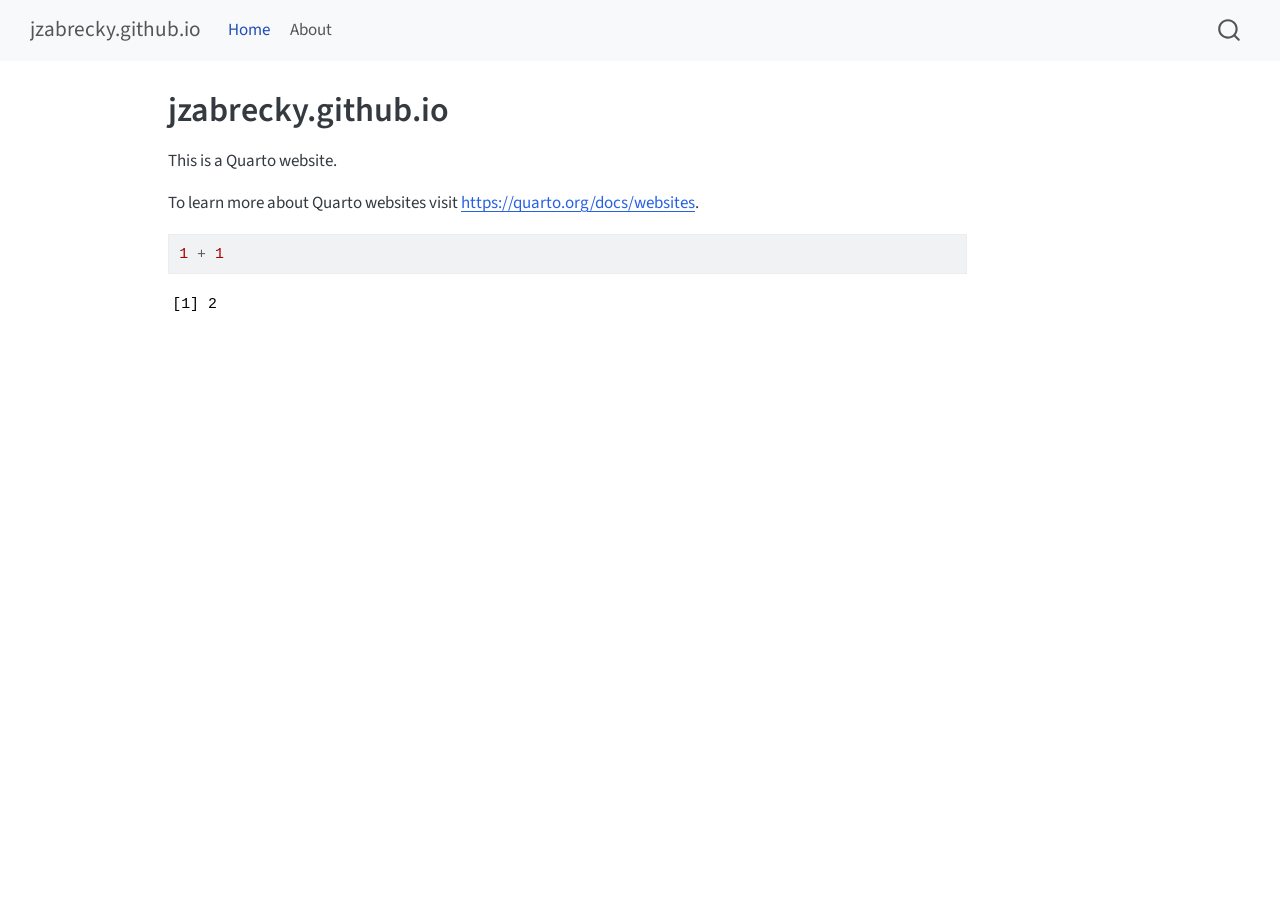
==== docs/index.html @ 0b3bbfe6 "test commit" ====
<!DOCTYPE html>
<html xmlns="http://www.w3.org/1999/xhtml" lang="en" xml:lang="en"><head>

<meta charset="utf-8">
<meta name="generator" content="quarto-1.9.37">

<meta name="viewport" content="width=device-width, initial-scale=1.0, user-scalable=yes">


<title>jzabrecky.github.io</title>
<style>
/* Default styles provided by pandoc.
** See https://pandoc.org/MANUAL.html#variables-for-html for config info.
*/
code{white-space: pre-wrap;}
span.smallcaps{font-variant: small-caps;}
div.columns{display: flex; gap: min(4vw, 1.5em);}
div.column{flex: auto; overflow-x: auto;}
div.hanging-indent{margin-left: 1.5em; text-indent: -1.5em;}
ul.task-list{list-style: none;}
ul.task-list li input[type="checkbox"] {
  width: 0.8em;
  margin: 0 0.8em 0.2em -1em; /* quarto-specific, see https://github.com/quarto-dev/quarto-cli/issues/4556 */ 
  vertical-align: middle;
}
/* CSS for syntax highlighting */
html { -webkit-text-size-adjust: 100%; }
pre > code.sourceCode { white-space: pre; position: relative; }
pre > code.sourceCode > span { display: inline-block; line-height: 1.25; }
pre > code.sourceCode > span:empty { height: 1.2em; }
.sourceCode { overflow: visible; }
code.sourceCode > span { color: inherit; text-decoration: inherit; }
div.sourceCode { margin: 1em 0; }
pre.sourceCode { margin: 0; }
@media screen {
div.sourceCode { overflow: auto; }
}
@media print {
pre > code.sourceCode { white-space: pre-wrap; }
pre > code.sourceCode > span { text-indent: -5em; padding-left: 5em; }
}
pre.numberSource code
  { counter-reset: source-line 0; }
pre.numberSource code > span
  { position: relative; left: -4em; counter-increment: source-line; }
pre.numberSource code > span > a:first-child::before
  { content: counter(source-line);
    position: relative; left: -1em; text-align: right; vertical-align: baseline;
    border: none; display: inline-block;
    -webkit-touch-callout: none; -webkit-user-select: none;
    -khtml-user-select: none; -moz-user-select: none;
    -ms-user-select: none; user-select: none;
    padding: 0 4px; width: 4em;
  }
pre.numberSource { margin-left: 3em;  padding-left: 4px; }
div.sourceCode
  {   }
@media screen {
pre > code.sourceCode > span > a:first-child::before { text-decoration: underline; }
}
</style>


<script src="site_libs/quarto-nav/quarto-nav.js"></script>
<script src="site_libs/quarto-nav/headroom.min.js"></script>
<script src="site_libs/clipboard/clipboard.min.js"></script>
<script src="site_libs/quarto-search/autocomplete.umd.js"></script>
<script src="site_libs/quarto-search/fuse.min.js"></script>
<script src="site_libs/quarto-search/quarto-search.js"></script>
<meta name="quarto:offset" content="./">
<script src="site_libs/quarto-html/quarto.js" type="module"></script>
<script src="site_libs/quarto-html/tabsets/tabsets.js" type="module"></script>
<script src="site_libs/quarto-html/popper.min.js"></script>
<script src="site_libs/quarto-html/tippy.umd.min.js"></script>
<script src="site_libs/quarto-html/anchor.min.js"></script>
<link href="site_libs/quarto-html/tippy.css" rel="stylesheet">
<link href="site_libs/quarto-html/quarto-syntax-highlighting-7f8f88aac4f3542376d5c11b86a4c14d.css" rel="stylesheet" id="quarto-text-highlighting-styles">
<script src="site_libs/bootstrap/bootstrap.min.js"></script>
<link href="site_libs/bootstrap/bootstrap-icons.css" rel="stylesheet">
<link href="site_libs/bootstrap/bootstrap-a0f9fd0d421825b736dc1bbcbcba2219.min.css" rel="stylesheet" append-hash="true" id="quarto-bootstrap" data-mode="light">
<script id="quarto-search-options" type="application/json">{
  "location": "navbar",
  "copy-button": false,
  "collapse-after": 3,
  "panel-placement": "end",
  "type": "overlay",
  "limit": 50,
  "keyboard-shortcut": [
    "f",
    "/",
    "s"
  ],
  "show-item-context": false,
  "language": {
    "search-no-results-text": "No results",
    "search-matching-documents-text": "matching documents",
    "search-copy-link-title": "Copy link to search",
    "search-hide-matches-text": "Hide additional matches",
    "search-more-match-text": "more match in this document",
    "search-more-matches-text": "more matches in this document",
    "search-clear-button-title": "Clear",
    "search-text-placeholder": "",
    "search-detached-cancel-button-title": "Cancel",
    "search-submit-button-title": "Submit",
    "search-label": "Search"
  }
}</script>


<link rel="stylesheet" href="styles.css">
</head>

<body class="nav-fixed quarto-light">

<div id="quarto-search-results"></div>
  <header id="quarto-header" class="headroom fixed-top">
    <nav class="navbar navbar-expand-lg " data-bs-theme="dark">
      <div class="navbar-container container-fluid">
      <div class="navbar-brand-container mx-auto">
    <a class="navbar-brand" href="./index.html">
    <span class="navbar-title">jzabrecky.github.io</span>
    </a>
  </div>
            <div id="quarto-search" class="" title="Search"></div>
          <button class="navbar-toggler" type="button" data-bs-toggle="collapse" data-bs-target="#navbarCollapse" aria-controls="navbarCollapse" role="menu" aria-expanded="false" aria-label="Toggle navigation" onclick="if (window.quartoToggleHeadroom) { window.quartoToggleHeadroom(); }">
  <span class="navbar-toggler-icon"></span>
</button>
          <div class="collapse navbar-collapse" id="navbarCollapse">
            <ul class="navbar-nav navbar-nav-scroll me-auto">
  <li class="nav-item">
    <a class="nav-link active" href="./index.html" aria-current="page"> 
<span class="menu-text">Home</span></a>
  </li>  
  <li class="nav-item">
    <a class="nav-link" href="./about.html"> 
<span class="menu-text">About</span></a>
  </li>  
</ul>
          </div> <!-- /navcollapse -->
            <div class="quarto-navbar-tools">
</div>
      </div> <!-- /container-fluid -->
    </nav>
</header>
<!-- content -->
<div id="quarto-content" class="quarto-container page-columns page-rows-contents page-layout-article page-navbar">
<!-- sidebar -->
<!-- margin-sidebar -->
    <div id="quarto-margin-sidebar" class="sidebar margin-sidebar zindex-bottom">
        
    </div>
<!-- main -->
<main class="content" id="quarto-document-content">

<header id="title-block-header" class="quarto-title-block default">
<div class="quarto-title">
<h1 class="title">jzabrecky.github.io</h1>
</div>



<div class="quarto-title-meta">

    
  
    
  </div>
  


</header>


<p>This is a Quarto website.</p>
<p>To learn more about Quarto websites visit <a href="https://quarto.org/docs/websites" class="uri">https://quarto.org/docs/websites</a>.</p>
<div class="cell">
<div class="code-copy-outer-scaffold"><div class="sourceCode cell-code" id="cb1"><pre class="sourceCode r code-with-copy"><code class="sourceCode r"><span id="cb1-1"><a href="#cb1-1" aria-hidden="true" tabindex="-1"></a><span class="dv">1</span> <span class="sc">+</span> <span class="dv">1</span></span></code></pre></div><button title="Copy to Clipboard" class="code-copy-button"><i class="bi"></i></button></div>
<div class="cell-output cell-output-stdout">
<pre><code>[1] 2</code></pre>
</div>
</div>



</main> <!-- /main -->
<script id="quarto-html-after-body" type="application/javascript">
  window.document.addEventListener("DOMContentLoaded", function (event) {
    const icon = "";
    const anchorJS = new window.AnchorJS();
    anchorJS.options = {
      placement: 'right',
      icon: icon
    };
    anchorJS.add('.anchored');
    const isCodeAnnotation = (el) => {
      for (const clz of el.classList) {
        if (clz.startsWith('code-annotation-')) {                     
          return true;
        }
      }
      return false;
    }
    const onCopySuccess = function(e) {
      // button target
      const button = e.trigger;
      // don't keep focus
      button.blur();
      // flash "checked"
      button.classList.add('code-copy-button-checked');
      var currentTitle = button.getAttribute("title");
      button.setAttribute("title", "Copied!");
      let tooltip;
      if (window.bootstrap) {
        button.setAttribute("data-bs-toggle", "tooltip");
        button.setAttribute("data-bs-placement", "left");
        button.setAttribute("data-bs-title", "Copied!");
        tooltip = new bootstrap.Tooltip(button, 
          { trigger: "manual", 
            customClass: "code-copy-button-tooltip",
            offset: [0, -8]});
        tooltip.show();    
      }
      setTimeout(function() {
        if (tooltip) {
          tooltip.hide();
          button.removeAttribute("data-bs-title");
          button.removeAttribute("data-bs-toggle");
          button.removeAttribute("data-bs-placement");
        }
        button.setAttribute("title", currentTitle);
        button.classList.remove('code-copy-button-checked');
      }, 1000);
      // clear code selection
      e.clearSelection();
    }
    const getTextToCopy = function(trigger) {
      const outerScaffold = trigger.parentElement.cloneNode(true);
      const codeEl = outerScaffold.querySelector('code');
      for (const childEl of codeEl.children) {
        if (isCodeAnnotation(childEl)) {
          childEl.remove();
        }
      }
      return codeEl.innerText;
    }
    const clipboard = new window.ClipboardJS('.code-copy-button:not([data-in-quarto-modal])', {
      text: getTextToCopy
    });
    clipboard.on('success', onCopySuccess);
    if (window.document.getElementById('quarto-embedded-source-code-modal')) {
      const clipboardModal = new window.ClipboardJS('.code-copy-button[data-in-quarto-modal]', {
        text: getTextToCopy,
        container: window.document.getElementById('quarto-embedded-source-code-modal')
      });
      clipboardModal.on('success', onCopySuccess);
    }
      var localhostRegex = new RegExp(/^(?:http|https):\/\/localhost\:?[0-9]*\//);
      var mailtoRegex = new RegExp(/^mailto:/);
        var filterRegex = new RegExp('/' + window.location.host + '/');
      var isInternal = (href) => {
          return filterRegex.test(href) || localhostRegex.test(href) || mailtoRegex.test(href);
      }
      // Inspect non-navigation links and adorn them if external
     var links = window.document.querySelectorAll('a[href]:not(.nav-link):not(.navbar-brand):not(.toc-action):not(.sidebar-link):not(.sidebar-item-toggle):not(.pagination-link):not(.no-external):not([aria-hidden]):not(.dropdown-item):not(.quarto-navigation-tool):not(.about-link)');
      for (var i=0; i<links.length; i++) {
        const link = links[i];
        if (!isInternal(link.href)) {
          // undo the damage that might have been done by quarto-nav.js in the case of
          // links that we want to consider external
          if (link.dataset.originalHref !== undefined) {
            link.href = link.dataset.originalHref;
          }
        }
      }
    function tippyHover(el, contentFn, onTriggerFn, onUntriggerFn) {
      const config = {
        allowHTML: true,
        maxWidth: 500,
        delay: 100,
        arrow: false,
        appendTo: function(el) {
            return el.parentElement;
        },
        interactive: true,
        interactiveBorder: 10,
        theme: 'quarto',
        placement: 'bottom-start',
      };
      if (contentFn) {
        config.content = contentFn;
      }
      if (onTriggerFn) {
        config.onTrigger = onTriggerFn;
      }
      if (onUntriggerFn) {
        config.onUntrigger = onUntriggerFn;
      }
      window.tippy(el, config); 
    }
    const noterefs = window.document.querySelectorAll('a[role="doc-noteref"]');
    for (var i=0; i<noterefs.length; i++) {
      const ref = noterefs[i];
      tippyHover(ref, function() {
        // use id or data attribute instead here
        let href = ref.getAttribute('data-footnote-href') || ref.getAttribute('href');
        try { href = new URL(href).hash; } catch {}
        const id = href.replace(/^#\/?/, "");
        const note = window.document.getElementById(id);
        if (note) {
          return note.innerHTML;
        } else {
          return "";
        }
      });
    }
    const xrefs = window.document.querySelectorAll('a.quarto-xref');
    const processXRef = (id, note) => {
      // Strip column container classes
      const stripColumnClz = (el) => {
        el.classList.remove("page-full", "page-columns");
        if (el.children) {
          for (const child of el.children) {
            stripColumnClz(child);
          }
        }
      }
      stripColumnClz(note)
      if (id === null || id.startsWith('sec-')) {
        // Special case sections, only their first couple elements
        const container = document.createElement("div");
        if (note.children && note.children.length > 2) {
          container.appendChild(note.children[0].cloneNode(true));
          for (let i = 1; i < note.children.length; i++) {
            const child = note.children[i];
            if (child.tagName === "P" && child.innerText === "") {
              continue;
            } else {
              container.appendChild(child.cloneNode(true));
              break;
            }
          }
          if (window.Quarto?.typesetMath) {
            window.Quarto.typesetMath(container);
          }
          return container.innerHTML
        } else {
          if (window.Quarto?.typesetMath) {
            window.Quarto.typesetMath(note);
          }
          return note.innerHTML;
        }
      } else {
        // Remove any anchor links if they are present
        const anchorLink = note.querySelector('a.anchorjs-link');
        if (anchorLink) {
          anchorLink.remove();
        }
        if (window.Quarto?.typesetMath) {
          window.Quarto.typesetMath(note);
        }
        if (note.classList.contains("callout")) {
          return note.outerHTML;
        } else {
          return note.innerHTML;
        }
      }
    }
    for (var i=0; i<xrefs.length; i++) {
      const xref = xrefs[i];
      tippyHover(xref, undefined, function(instance) {
        instance.disable();
        let url = xref.getAttribute('href');
        let hash = undefined; 
        if (url.startsWith('#')) {
          hash = url;
        } else {
          try { hash = new URL(url).hash; } catch {}
        }
        if (hash) {
          const id = hash.replace(/^#\/?/, "");
          const note = window.document.getElementById(id);
          if (note !== null) {
            try {
              const html = processXRef(id, note.cloneNode(true));
              instance.setContent(html);
            } finally {
              instance.enable();
              instance.show();
            }
          } else {
            // See if we can fetch this
            fetch(url.split('#')[0])
            .then(res => res.text())
            .then(html => {
              const parser = new DOMParser();
              const htmlDoc = parser.parseFromString(html, "text/html");
              const note = htmlDoc.getElementById(id);
              if (note !== null) {
                const html = processXRef(id, note);
                instance.setContent(html);
              } 
            }).finally(() => {
              instance.enable();
              instance.show();
            });
          }
        } else {
          // See if we can fetch a full url (with no hash to target)
          // This is a special case and we should probably do some content thinning / targeting
          fetch(url)
          .then(res => res.text())
          .then(html => {
            const parser = new DOMParser();
            const htmlDoc = parser.parseFromString(html, "text/html");
            const note = htmlDoc.querySelector('main.content');
            if (note !== null) {
              // This should only happen for chapter cross references
              // (since there is no id in the URL)
              // remove the first header
              if (note.children.length > 0 && note.children[0].tagName === "HEADER") {
                note.children[0].remove();
              }
              const html = processXRef(null, note);
              instance.setContent(html);
            } 
          }).finally(() => {
            instance.enable();
            instance.show();
          });
        }
      }, function(instance) {
      });
    }
        let selectedAnnoteEl;
        const selectorForAnnotation = ( cell, annotation) => {
          let cellAttr = 'data-code-cell="' + cell + '"';
          let lineAttr = 'data-code-annotation="' +  annotation + '"';
          const selector = 'span[' + cellAttr + '][' + lineAttr + ']';
          return selector;
        }
        const selectCodeLines = (annoteEl) => {
          const doc = window.document;
          const targetCell = annoteEl.getAttribute("data-target-cell");
          const targetAnnotation = annoteEl.getAttribute("data-target-annotation");
          const annoteSpan = window.document.querySelector(selectorForAnnotation(targetCell, targetAnnotation));
          const lines = annoteSpan.getAttribute("data-code-lines").split(",");
          const lineIds = lines.map((line) => {
            return targetCell + "-" + line;
          })
          let top = null;
          let height = null;
          let parent = null;
          if (lineIds.length > 0) {
              //compute the position of the single el (top and bottom and make a div)
              const el = window.document.getElementById(lineIds[0]);
              top = el.offsetTop;
              height = el.offsetHeight;
              parent = el.parentElement.parentElement;
            if (lineIds.length > 1) {
              const lastEl = window.document.getElementById(lineIds[lineIds.length - 1]);
              const bottom = lastEl.offsetTop + lastEl.offsetHeight;
              height = bottom - top;
            }
            if (top !== null && height !== null && parent !== null) {
              // cook up a div (if necessary) and position it 
              let div = window.document.getElementById("code-annotation-line-highlight");
              if (div === null) {
                div = window.document.createElement("div");
                div.setAttribute("id", "code-annotation-line-highlight");
                div.style.position = 'absolute';
                parent.appendChild(div);
              }
              div.style.top = top - 2 + "px";
              div.style.height = height + 4 + "px";
              div.style.left = 0;
              let gutterDiv = window.document.getElementById("code-annotation-line-highlight-gutter");
              if (gutterDiv === null) {
                gutterDiv = window.document.createElement("div");
                gutterDiv.setAttribute("id", "code-annotation-line-highlight-gutter");
                gutterDiv.style.position = 'absolute';
                const codeCell = window.document.getElementById(targetCell);
                const gutter = codeCell.querySelector('.code-annotation-gutter');
                gutter.appendChild(gutterDiv);
              }
              gutterDiv.style.top = top - 2 + "px";
              gutterDiv.style.height = height + 4 + "px";
            }
            selectedAnnoteEl = annoteEl;
          }
        };
        const unselectCodeLines = () => {
          const elementsIds = ["code-annotation-line-highlight", "code-annotation-line-highlight-gutter"];
          elementsIds.forEach((elId) => {
            const div = window.document.getElementById(elId);
            if (div) {
              div.remove();
            }
          });
          selectedAnnoteEl = undefined;
        };
          // Handle positioning of the toggle
      window.addEventListener(
        "resize",
        throttle(() => {
          elRect = undefined;
          if (selectedAnnoteEl) {
            selectCodeLines(selectedAnnoteEl);
          }
        }, 10)
      );
      function throttle(fn, ms) {
      let throttle = false;
      let timer;
        return (...args) => {
          if(!throttle) { // first call gets through
              fn.apply(this, args);
              throttle = true;
          } else { // all the others get throttled
              if(timer) clearTimeout(timer); // cancel #2
              timer = setTimeout(() => {
                fn.apply(this, args);
                timer = throttle = false;
              }, ms);
          }
        };
      }
        // Attach click handler to the DT
        const annoteDls = window.document.querySelectorAll('dt[data-target-cell]');
        for (const annoteDlNode of annoteDls) {
          annoteDlNode.addEventListener('click', (event) => {
            const clickedEl = event.target;
            if (clickedEl !== selectedAnnoteEl) {
              unselectCodeLines();
              const activeEl = window.document.querySelector('dt[data-target-cell].code-annotation-active');
              if (activeEl) {
                activeEl.classList.remove('code-annotation-active');
              }
              selectCodeLines(clickedEl);
              clickedEl.classList.add('code-annotation-active');
            } else {
              // Unselect the line
              unselectCodeLines();
              clickedEl.classList.remove('code-annotation-active');
            }
          });
        }
    const findCites = (el) => {
      const parentEl = el.parentElement;
      if (parentEl) {
        const cites = parentEl.dataset.cites;
        if (cites) {
          return {
            el,
            cites: cites.split(' ')
          };
        } else {
          return findCites(el.parentElement)
        }
      } else {
        return undefined;
      }
    };
    var bibliorefs = window.document.querySelectorAll('a[role="doc-biblioref"]');
    for (var i=0; i<bibliorefs.length; i++) {
      const ref = bibliorefs[i];
      const citeInfo = findCites(ref);
      if (citeInfo) {
        tippyHover(citeInfo.el, function() {
          var popup = window.document.createElement('div');
          citeInfo.cites.forEach(function(cite) {
            var citeDiv = window.document.createElement('div');
            citeDiv.classList.add('hanging-indent');
            citeDiv.classList.add('csl-entry');
            var biblioDiv = window.document.getElementById('ref-' + cite);
            if (biblioDiv) {
              citeDiv.innerHTML = biblioDiv.innerHTML;
            }
            popup.appendChild(citeDiv);
          });
          return popup.innerHTML;
        });
      }
    }
  });
  </script>
</div> <!-- /content -->




</body></html>
---- docs/site_libs/quarto-html/tippy.css ----
.tippy-box[data-animation=fade][data-state=hidden]{opacity:0}[data-tippy-root]{max-width:calc(100vw - 10px)}.tippy-box{position:relative;background-color:#333;color:#fff;border-radius:4px;font-size:14px;line-height:1.4;white-space:normal;outline:0;transition-property:transform,visibility,opacity}.tippy-box[data-placement^=top]>.tippy-arrow{bottom:0}.tippy-box[data-placement^=top]>.tippy-arrow:before{bottom:-7px;left:0;border-width:8px 8px 0;border-top-color:initial;transform-origin:center top}.tippy-box[data-placement^=bottom]>.tippy-arrow{top:0}.tippy-box[data-placement^=bottom]>.tippy-arrow:before{top:-7px;left:0;border-width:0 8px 8px;border-bottom-color:initial;transform-origin:center bottom}.tippy-box[data-placement^=left]>.tippy-arrow{right:0}.tippy-box[data-placement^=left]>.tippy-arrow:before{border-width:8px 0 8px 8px;border-left-color:initial;right:-7px;transform-origin:center left}.tippy-box[data-placement^=right]>.tippy-arrow{left:0}.tippy-box[data-placement^=right]>.tippy-arrow:before{left:-7px;border-width:8px 8px 8px 0;border-right-color:initial;transform-origin:center right}.tippy-box[data-inertia][data-state=visible]{transition-timing-function:cubic-bezier(.54,1.5,.38,1.11)}.tippy-arrow{width:16px;height:16px;color:#333}.tippy-arrow:before{content:"";position:absolute;border-color:transparent;border-style:solid}.tippy-content{position:relative;padding:5px 9px;z-index:1}
---- docs/site_libs/quarto-html/quarto-syntax-highlighting-7f8f88aac4f3542376d5c11b86a4c14d.css ----
/* quarto syntax highlight colors */
:root {
  --quarto-hl-ot-color: #003B4F;
  --quarto-hl-at-color: #657422;
  --quarto-hl-ss-color: #20794D;
  --quarto-hl-an-color: #5E5E5E;
  --quarto-hl-fu-color: #4758AB;
  --quarto-hl-st-color: #20794D;
  --quarto-hl-cf-color: #003B4F;
  --quarto-hl-op-color: #5E5E5E;
  --quarto-hl-er-color: #AD0000;
  --quarto-hl-bn-color: #AD0000;
  --quarto-hl-al-color: #AD0000;
  --quarto-hl-va-color: #111111;
  --quarto-hl-bu-color: inherit;
  --quarto-hl-ex-color: inherit;
  --quarto-hl-pp-color: #AD0000;
  --quarto-hl-in-color: #5E5E5E;
  --quarto-hl-vs-color: #20794D;
  --quarto-hl-wa-color: #5E5E5E;
  --quarto-hl-do-color: #5E5E5E;
  --quarto-hl-im-color: #00769E;
  --quarto-hl-ch-color: #20794D;
  --quarto-hl-dt-color: #AD0000;
  --quarto-hl-fl-color: #AD0000;
  --quarto-hl-co-color: #5E5E5E;
  --quarto-hl-cv-color: #5E5E5E;
  --quarto-hl-cn-color: #8f5902;
  --quarto-hl-sc-color: #5E5E5E;
  --quarto-hl-dv-color: #AD0000;
  --quarto-hl-kw-color: #003B4F;
}

/* other quarto variables */
:root {
  --quarto-font-monospace: SFMono-Regular, Menlo, Monaco, Consolas, "Liberation Mono", "Courier New", monospace;
}

/* syntax highlight based on Pandoc's rules */
pre > code.sourceCode > span {
  color: #003B4F;
}

code.sourceCode > span {
  color: #003B4F;
}

div.sourceCode,
div.sourceCode pre.sourceCode {
  color: #003B4F;
}

/* Normal */
code span {
  color: #003B4F;
}

/* Alert */
code span.al {
  color: #AD0000;
  font-style: inherit;
}

/* Annotation */
code span.an {
  color: #5E5E5E;
  font-style: inherit;
}

/* Attribute */
code span.at {
  color: #657422;
  font-style: inherit;
}

/* BaseN */
code span.bn {
  color: #AD0000;
  font-style: inherit;
}

/* BuiltIn */
code span.bu {
  font-style: inherit;
}

/* ControlFlow */
code span.cf {
  color: #003B4F;
  font-weight: bold;
  font-style: inherit;
}

/* Char */
code span.ch {
  color: #20794D;
  font-style: inherit;
}

/* Constant */
code span.cn {
  color: #8f5902;
  font-style: inherit;
}

/* Comment */
code span.co {
  color: #5E5E5E;
  font-style: inherit;
}

/* CommentVar */
code span.cv {
  color: #5E5E5E;
  font-style: italic;
}

/* Documentation */
code span.do {
  color: #5E5E5E;
  font-style: italic;
}

/* DataType */
code span.dt {
  color: #AD0000;
  font-style: inherit;
}

/* DecVal */
code span.dv {
  color: #AD0000;
  font-style: inherit;
}

/* Error */
code span.er {
  color: #AD0000;
  font-style: inherit;
}

/* Extension */
code span.ex {
  font-style: inherit;
}

/* Float */
code span.fl {
  color: #AD0000;
  font-style: inherit;
}

/* Function */
code span.fu {
  color: #4758AB;
  font-style: inherit;
}

/* Import */
code span.im {
  color: #00769E;
  font-style: inherit;
}

/* Information */
code span.in {
  color: #5E5E5E;
  font-style: inherit;
}

/* Keyword */
code span.kw {
  color: #003B4F;
  font-weight: bold;
  font-style: inherit;
}

/* Operator */
code span.op {
  color: #5E5E5E;
  font-style: inherit;
}

/* Other */
code span.ot {
  color: #003B4F;
  font-style: inherit;
}

/* Preprocessor */
code span.pp {
  color: #AD0000;
  font-style: inherit;
}

/* SpecialChar */
code span.sc {
  color: #5E5E5E;
  font-style: inherit;
}

/* SpecialString */
code span.ss {
  color: #20794D;
  font-style: inherit;
}

/* String */
code span.st {
  color: #20794D;
  font-style: inherit;
}

/* Variable */
code span.va {
  color: #111111;
  font-style: inherit;
}

/* VerbatimString */
code span.vs {
  color: #20794D;
  font-style: inherit;
}

/* Warning */
code span.wa {
  color: #5E5E5E;
  font-style: italic;
}

.prevent-inlining {
  content: "</";
}

/*# sourceMappingURL=789ad8cd35626ba772517505b42a116e.css.map */
---- docs/styles.css ----
/* css styles */
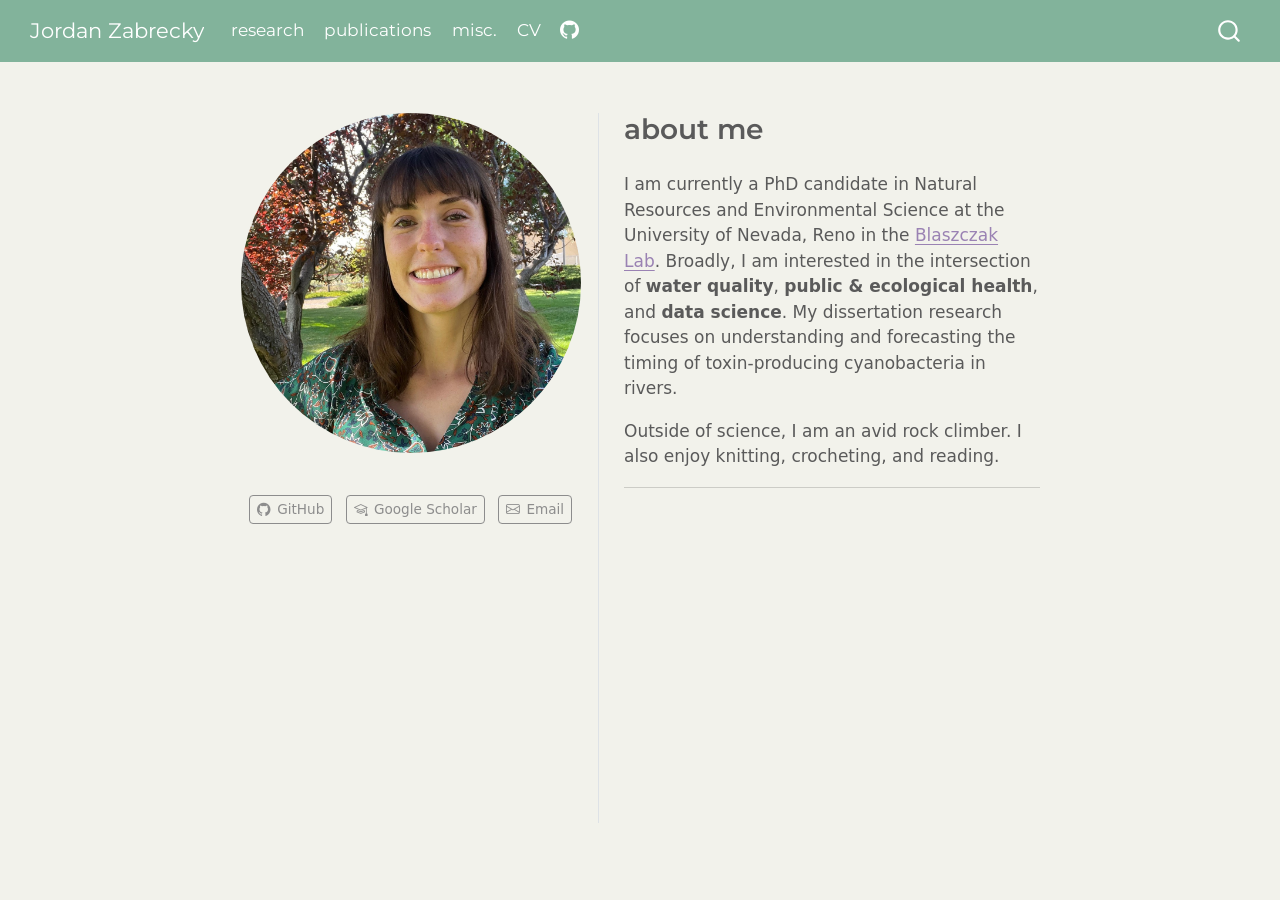
==== commit 1bb2088d: "website upload" ====
--- a/docs/index.html
+++ b/docs/index.html
@@ -7,7 +7,7 @@
 <meta name="viewport" content="width=device-width, initial-scale=1.0, user-scalable=yes">
 
 
-<title>jzabrecky.github.io</title>
+<title>Jordan Zabrecky</title>
 <style>
 /* Default styles provided by pandoc.
 ** See https://pandoc.org/MANUAL.html#variables-for-html for config info.
@@ -23,41 +23,6 @@
   margin: 0 0.8em 0.2em -1em; /* quarto-specific, see https://github.com/quarto-dev/quarto-cli/issues/4556 */ 
   vertical-align: middle;
 }
-/* CSS for syntax highlighting */
-html { -webkit-text-size-adjust: 100%; }
-pre > code.sourceCode { white-space: pre; position: relative; }
-pre > code.sourceCode > span { display: inline-block; line-height: 1.25; }
-pre > code.sourceCode > span:empty { height: 1.2em; }
-.sourceCode { overflow: visible; }
-code.sourceCode > span { color: inherit; text-decoration: inherit; }
-div.sourceCode { margin: 1em 0; }
-pre.sourceCode { margin: 0; }
-@media screen {
-div.sourceCode { overflow: auto; }
-}
-@media print {
-pre > code.sourceCode { white-space: pre-wrap; }
-pre > code.sourceCode > span { text-indent: -5em; padding-left: 5em; }
-}
-pre.numberSource code
-  { counter-reset: source-line 0; }
-pre.numberSource code > span
-  { position: relative; left: -4em; counter-increment: source-line; }
-pre.numberSource code > span > a:first-child::before
-  { content: counter(source-line);
-    position: relative; left: -1em; text-align: right; vertical-align: baseline;
-    border: none; display: inline-block;
-    -webkit-touch-callout: none; -webkit-user-select: none;
-    -khtml-user-select: none; -moz-user-select: none;
-    -ms-user-select: none; user-select: none;
-    padding: 0 4px; width: 4em;
-  }
-pre.numberSource { margin-left: 3em;  padding-left: 4px; }
-div.sourceCode
-  {   }
-@media screen {
-pre > code.sourceCode > span > a:first-child::before { text-decoration: underline; }
-}
 </style>
 
 
@@ -68,16 +33,16 @@
 <script src="site_libs/quarto-search/fuse.min.js"></script>
 <script src="site_libs/quarto-search/quarto-search.js"></script>
 <meta name="quarto:offset" content="./">
+<link href="./images/cosmarium_icon.png" rel="icon" type="image/png">
 <script src="site_libs/quarto-html/quarto.js" type="module"></script>
 <script src="site_libs/quarto-html/tabsets/tabsets.js" type="module"></script>
 <script src="site_libs/quarto-html/popper.min.js"></script>
 <script src="site_libs/quarto-html/tippy.umd.min.js"></script>
-<script src="site_libs/quarto-html/anchor.min.js"></script>
 <link href="site_libs/quarto-html/tippy.css" rel="stylesheet">
 <link href="site_libs/quarto-html/quarto-syntax-highlighting-7f8f88aac4f3542376d5c11b86a4c14d.css" rel="stylesheet" id="quarto-text-highlighting-styles">
 <script src="site_libs/bootstrap/bootstrap.min.js"></script>
 <link href="site_libs/bootstrap/bootstrap-icons.css" rel="stylesheet">
-<link href="site_libs/bootstrap/bootstrap-a0f9fd0d421825b736dc1bbcbcba2219.min.css" rel="stylesheet" append-hash="true" id="quarto-bootstrap" data-mode="light">
+<link href="site_libs/bootstrap/bootstrap-3b8d7bf705b53ce756fde6bfeed96a06.min.css" rel="stylesheet" append-hash="true" id="quarto-bootstrap" data-mode="light">
 <script id="quarto-search-options" type="application/json">{
   "location": "navbar",
   "copy-button": false,
@@ -110,7 +75,7 @@
 <link rel="stylesheet" href="styles.css">
 </head>
 
-<body class="nav-fixed quarto-light">
+<body class="nav-fixed fullcontent quarto-light">
 
 <div id="quarto-search-results"></div>
   <header id="quarto-header" class="headroom fixed-top">
@@ -118,7 +83,7 @@
       <div class="navbar-container container-fluid">
       <div class="navbar-brand-container mx-auto">
     <a class="navbar-brand" href="./index.html">
-    <span class="navbar-title">jzabrecky.github.io</span>
+    <span class="navbar-title">Jordan Zabrecky</span>
     </a>
   </div>
             <div id="quarto-search" class="" title="Search"></div>
@@ -128,12 +93,25 @@
           <div class="collapse navbar-collapse" id="navbarCollapse">
             <ul class="navbar-nav navbar-nav-scroll me-auto">
   <li class="nav-item">
-    <a class="nav-link active" href="./index.html" aria-current="page"> 
-<span class="menu-text">Home</span></a>
+    <a class="nav-link" href="./research.html"> 
+<span class="menu-text">research</span></a>
   </li>  
   <li class="nav-item">
-    <a class="nav-link" href="./about.html"> 
-<span class="menu-text">About</span></a>
+    <a class="nav-link" href="./publications.html"> 
+<span class="menu-text">publications</span></a>
+  </li>  
+  <li class="nav-item">
+    <a class="nav-link" href="./misc.html"> 
+<span class="menu-text">misc.</span></a>
+  </li>  
+  <li class="nav-item">
+    <a class="nav-link" href="./cv/JordanZabrecky_CV.pdf"> 
+<span class="menu-text">CV</span></a>
+  </li>  
+  <li class="nav-item compact">
+    <a class="nav-link" href="https://github.com/jzabrecky" target="_blank"> <i class="bi bi-github" role="img">
+</i> 
+<span class="menu-text"></span></a>
   </li>  
 </ul>
           </div> <!-- /navcollapse -->
@@ -146,52 +124,45 @@
 <div id="quarto-content" class="quarto-container page-columns page-rows-contents page-layout-article page-navbar">
 <!-- sidebar -->
 <!-- margin-sidebar -->
-    <div id="quarto-margin-sidebar" class="sidebar margin-sidebar zindex-bottom">
-        
-    </div>
+    
 <!-- main -->
-<main class="content" id="quarto-document-content">
-
-<header id="title-block-header" class="quarto-title-block default">
-<div class="quarto-title">
-<h1 class="title">jzabrecky.github.io</h1>
+<div class="quarto-about-trestles">
+  <div class="about-entity">
+    <img src="images/headshot.jpeg" class="about-image
+  round " style="height: 20em; width: 20em;">
+<header id="title-block-header" class="quarto-title-block"></header>
+    <div class="about-links">
+  <a href="https://github.com/jzabrecky" class="about-link" rel="" target="">
+    <i class="bi bi-github"></i>
+     <span class="about-link-text">GitHub</span>
+  </a>
+  <a href="https://scholar.google.com/citations?hl=en&amp;user=myAzTRMAAAAJ&amp;view_op=list_works&amp;gmla=AElLoL3P4_DHyw0qvauecDyO1WGxLkezfEFN9hiYynwX6a6tPDbO98ZvyKV7T-XJCvBhRg2GqM0hC-eU04qTuYfw" class="about-link" rel="" target="">
+    <i class="bi bi-mortarboard"></i>
+     <span class="about-link-text">Google Scholar</span>
+  </a>
+  <a href="mailto:jzabrecky@unr.edu" class="about-link" rel="" target="">
+    <i class="bi bi-envelope"></i>
+     <span class="about-link-text">Email</span>
+  </a>
 </div>
-
-
-
-<div class="quarto-title-meta">
-
-    
-  
-    
   </div>
-  
-
-
-</header>
-
-
-<p>This is a Quarto website.</p>
-<p>To learn more about Quarto websites visit <a href="https://quarto.org/docs/websites" class="uri">https://quarto.org/docs/websites</a>.</p>
-<div class="cell">
-<div class="code-copy-outer-scaffold"><div class="sourceCode cell-code" id="cb1"><pre class="sourceCode r code-with-copy"><code class="sourceCode r"><span id="cb1-1"><a href="#cb1-1" aria-hidden="true" tabindex="-1"></a><span class="dv">1</span> <span class="sc">+</span> <span class="dv">1</span></span></code></pre></div><button title="Copy to Clipboard" class="code-copy-button"><i class="bi"></i></button></div>
-<div class="cell-output cell-output-stdout">
-<pre><code>[1] 2</code></pre>
+  <div class="about-contents"><main class="content" id="quarto-document-content">
+<section id="about-me" class="level2">
+<h2 data-anchor-id="about-me">about me</h2>
+<p>I am currently a PhD candidate in Natural Resources and Environmental Science at the University of Nevada, Reno in the <a href="https://blaszczaklab.weebly.com/">Blaszczak Lab</a>. Broadly, I am interested in the intersection of <strong>water quality</strong>, <strong>public &amp; ecological health</strong>, and <strong>data science</strong>. My dissertation research focuses on understanding and forecasting the timing of toxin-producing cyanobacteria in rivers.</p>
+<p>Outside of science, I am an avid rock climber. I also enjoy knitting, crocheting, and reading.</p>
+<hr>
+</section>
+<section id="section" class="level2">
+<h2 data-anchor-id="section"></h2>
+
+
+</section>
+</main></div>
 </div>
-</div>
-
-
-
-</main> <!-- /main -->
+ <!-- /main -->
 <script id="quarto-html-after-body" type="application/javascript">
   window.document.addEventListener("DOMContentLoaded", function (event) {
-    const icon = "";
-    const anchorJS = new window.AnchorJS();
-    anchorJS.options = {
-      placement: 'right',
-      icon: icon
-    };
-    anchorJS.add('.anchored');
     const isCodeAnnotation = (el) => {
       for (const clz of el.classList) {
         if (clz.startsWith('code-annotation-')) {                     
